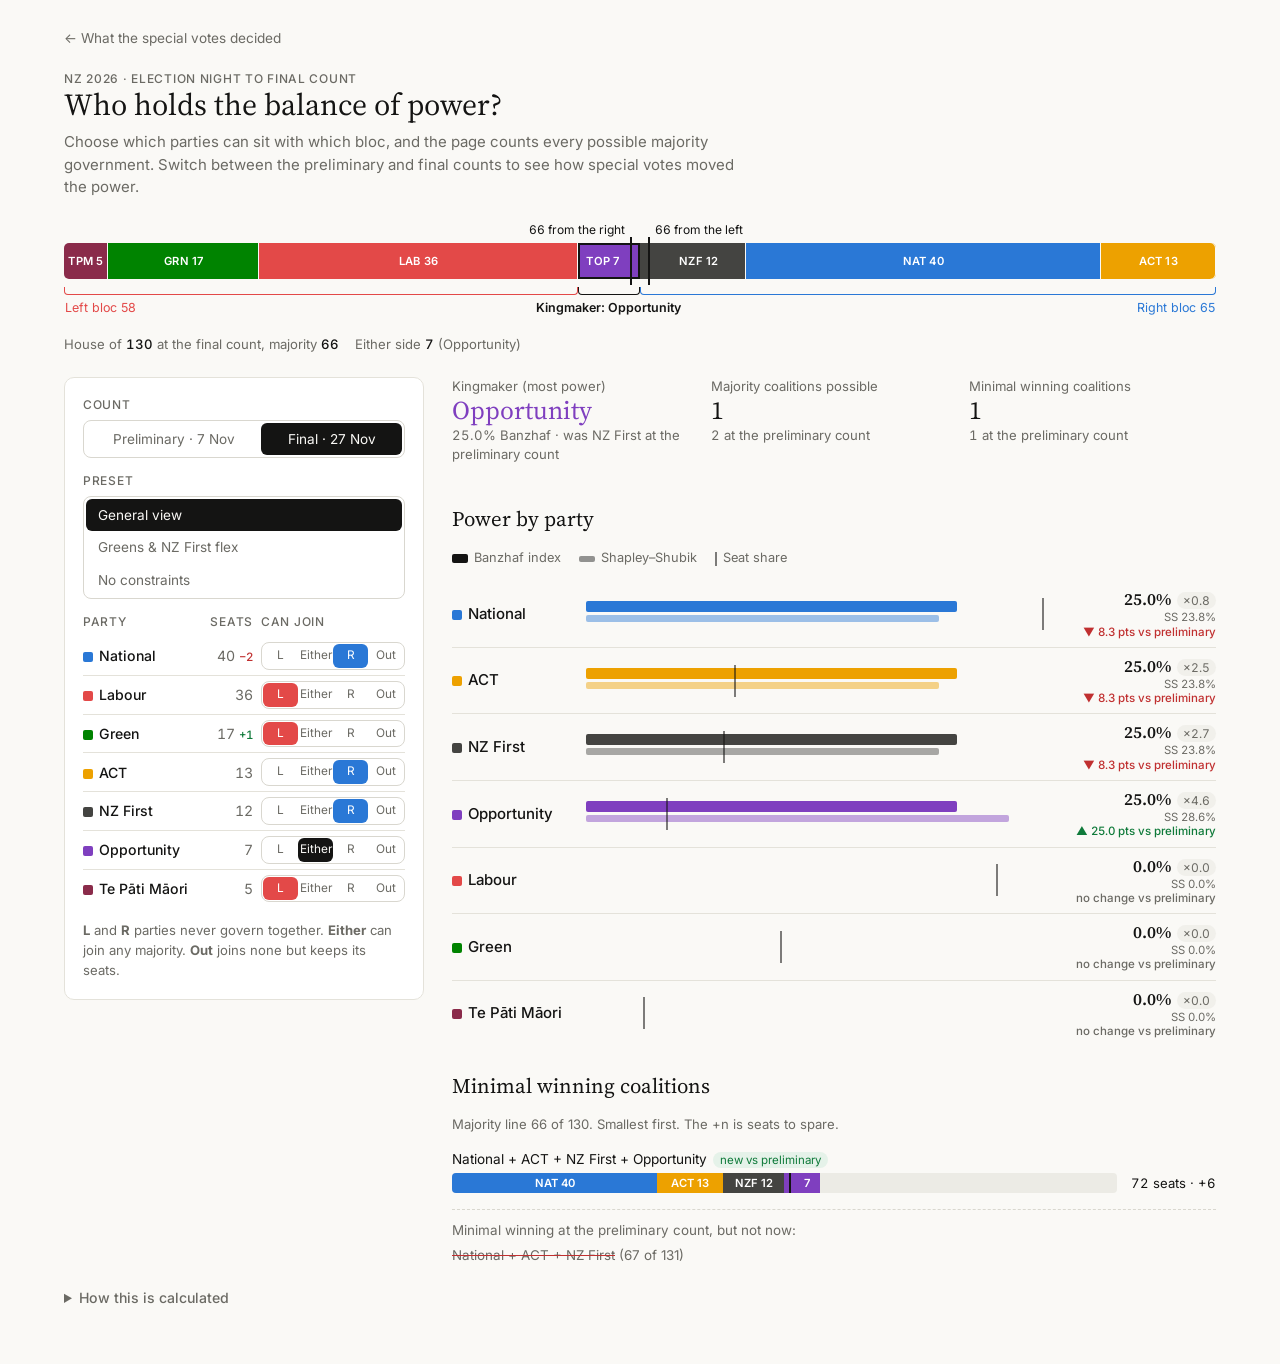
==== docs/balance/index.html @ 7f607361 "Add balance-of-power page at /balance An interactive coalition power index for the preliminary and f" ====
<!DOCTYPE html>
<html lang="en-NZ">
<head>
<meta charset="utf-8">
<meta name="viewport" content="width=device-width, initial-scale=1, viewport-fit=cover">
<title>Balance of Power 2026</title>
<meta name="description" content="Interactive coalition power index for the 2026 New Zealand election: choose which bloc each party can join and compare power at the preliminary and final counts.">
<link rel="preconnect" href="https://fonts.googleapis.com">
<link href="https://fonts.googleapis.com/css2?family=Inter:wght@400;500;600&family=Source+Serif+4:opsz,wght@8..60,400;8..60,600&display=swap" rel="stylesheet">
<style>
html{background:var(--bg)}
body{margin:0}
:root{
  --bg:#faf9f6;--fg:#141413;--muted:#6b6a64;--panel:#ffffff;--line:#e4e2da;--line-strong:#d9d7cf;
  --grid:#ecebe5;--chip:#f1f0eb;--warn:#a86a00;--warn-bg:#fbf3e2;
  --NAT:#2a78d6;--LAB:#e34948;--GRN:#008300;--ACT:#eda100;--NZF:#444441;--TOP:#7f3fbf;--TPM:#8a2b4a;
  --left:#e34948;--right:#2a78d6;--up:#0f7a3a;--down:#c03030;--up-bg:#e5f2e9;
  --serif:"Source Serif 4",Georgia,"Times New Roman",serif;
  --sans:Inter,system-ui,-apple-system,"Segoe UI",Roboto,sans-serif;
}
@media (prefers-color-scheme:dark){:root:not([data-theme="light"]){
  color-scheme:dark;--bg:#1a1a19;--fg:#f0efec;--muted:#a8a69e;--panel:#232322;--line:#383835;--line-strong:#44443f;
  --grid:#2c2c2a;--chip:#2b2b29;--warn:#e0a640;--warn-bg:#33291a;
  --NAT:#5b9be6;--LAB:#ef6b69;--GRN:#3fae4a;--ACT:#f0b43a;--NZF:#a3a39c;--TOP:#a879dc;--TPM:#c9668a;
  --left:#ef6b69;--right:#5b9be6;--up:#4cc47a;--down:#ef6b69;--up-bg:#1d3325;
}}
:root[data-theme="dark"]{
  color-scheme:dark;--bg:#1a1a19;--fg:#f0efec;--muted:#a8a69e;--panel:#232322;--line:#383835;--line-strong:#44443f;
  --grid:#2c2c2a;--chip:#2b2b29;--warn:#e0a640;--warn-bg:#33291a;
  --NAT:#5b9be6;--LAB:#ef6b69;--GRN:#3fae4a;--ACT:#f0b43a;--NZF:#a3a39c;--TOP:#a879dc;--TPM:#c9668a;
  --left:#ef6b69;--right:#5b9be6;--up:#4cc47a;--down:#ef6b69;--up-bg:#1d3325;
}
*{box-sizing:border-box}
body{background:var(--bg);color:var(--fg);font-family:var(--sans);font-size:15px;line-height:1.5;padding:0 16px}
.wrap{max-width:72rem;margin:0 auto;padding-block:28px 56px;display:grid;gap:22px}
.layout{display:grid;grid-template-columns:22.5rem minmax(0,1fr);gap:28px;align-items:start}
.controls{position:sticky;top:calc(env(safe-area-inset-top,0px) + 12px);display:grid;gap:14px;padding:14px}
.results{display:grid;gap:24px;min-width:0}
.ctl{display:grid;gap:6px}
.seg.full{display:flex}.seg.full button{flex:1 1 auto}
.seg.stack{flex-direction:column}.seg.stack button{text-align:left}
.prow-head{display:grid;grid-template-columns:1fr 3rem 9rem;gap:8px}
.prow-head span:nth-child(2){text-align:right}
.plist{display:grid}
.prow-c{display:grid;grid-template-columns:1fr 3rem 9rem;gap:8px;align-items:center;padding:5px 0;border-top:1px solid var(--line)}
.prow-c:first-child{border-top:0}
.prow-c .pname{font-size:.88rem;overflow:hidden;text-overflow:ellipsis}
.prow-c .pseats{color:var(--muted);text-align:right;white-space:nowrap;font-size:.88rem}
.prow-c .seg{display:flex;padding:1px}
.prow-c .seg button{flex:1;padding:3px 0;font-size:.74rem;text-align:center}
@media (max-width:900px){.layout{grid-template-columns:1fr}.controls{position:static}}
h1,h2{font-family:var(--serif);font-weight:400;text-wrap:balance;margin:0}
h1{font-size:1.9rem;line-height:1.15}
h2{font-size:1.3rem}
.lede{color:var(--muted);max-width:42rem;margin:8px 0 0}
.eyebrow{font-size:.75rem;letter-spacing:.06em;text-transform:uppercase;color:var(--muted);font-weight:500}
.num{font-variant-numeric:tabular-nums}
section{display:grid;gap:14px}
.panel{background:var(--panel);border:1px solid var(--line);border-radius:10px;padding:18px}

/* house strip */
.house{position:relative;height:36px;display:flex;border-radius:5px;background:var(--grid)}
.house span{height:100%;display:flex;align-items:center;justify-content:center;overflow:hidden;transition:opacity .2s;box-shadow:inset -1px 0 0 var(--bg)}
.house span:first-child{border-radius:5px 0 0 5px}.house span:last-of-type{border-radius:0 5px 5px 0}
.house span,.cbar span{position:relative}
.house span em,.cbar span em{position:absolute;top:50%;transform:translate(-50%,-50%);pointer-events:none}
.house span em{font-style:normal;font-size:.7rem;font-weight:600;color:#fff;white-space:nowrap;letter-spacing:.02em}
.house span.out{opacity:.25}
.house span.king{box-shadow:inset 0 0 0 2px var(--fg)}
.quota{position:absolute;top:-6px;bottom:-6px;width:2px;background:var(--fg)}
.house-wrap{position:relative;padding-top:22px}
.quota-lab{position:absolute;top:0;left:0;right:0;height:18px;font-size:.75rem;color:var(--fg)}
.quota-lab span{position:absolute;white-space:nowrap}
.quota-lab .ql-l{padding-left:6px}
.quota-lab .ql-r{transform:translateX(-100%);padding-right:6px}
.brackets{position:relative;height:34px;margin-top:8px}
.br{position:absolute;top:0;height:8px;border:1.5px solid var(--muted);border-top:0;border-radius:0 0 4px 4px}
.br span{position:absolute;top:12px;left:50%;transform:translateX(-50%);font-size:.78rem;white-space:nowrap;color:var(--muted)}
.br-left{border-color:var(--left)}.br-left span{color:var(--left);left:0;transform:none}
.br-right{border-color:var(--right)}.br-right span{color:var(--right);left:auto;right:0;transform:none}
.br-king{border-color:var(--fg)}.br-king span{color:var(--fg);font-weight:600}
.legend{display:flex;flex-wrap:wrap;gap:6px 16px;font-size:.82rem;color:var(--muted)}
.legend b{color:var(--fg);font-weight:500}
.sw{display:inline-block;width:10px;height:10px;border-radius:2px;margin-right:6px;vertical-align:-1px}

/* controls */
.seg{display:inline-flex;border:1px solid var(--line-strong);border-radius:8px;padding:2px;background:var(--panel);flex-wrap:wrap}
.seg button{font:inherit;font-size:.85rem;border:0;background:transparent;color:var(--muted);padding:6px 12px;border-radius:6px;cursor:pointer}
.seg button[aria-pressed="true"]{background:var(--fg);color:var(--bg)}
.seg button:hover:not([aria-pressed="true"]){color:var(--fg);background:var(--chip)}
button:focus-visible{outline:2px solid var(--NAT);outline-offset:2px}
.custom-tag{font-size:.78rem;color:var(--muted)}
.pname{font-weight:500;white-space:nowrap}
.prow-c .seg button[data-v="L"][aria-pressed="true"]{background:var(--left);color:#fff}
.prow-c .seg button[data-v="R"][aria-pressed="true"]{background:var(--right);color:#fff}
.prow-c .seg button[data-v="X"][aria-pressed="true"]{background:var(--muted);color:var(--bg)}
.hint{font-size:.82rem;color:var(--muted);margin:0}
.crumb{font-size:.85rem}.crumb a{color:var(--muted);text-decoration:none}.crumb a:hover{color:var(--fg);text-decoration:underline}

/* headline */
.headline{display:grid;grid-template-columns:repeat(auto-fit,minmax(11rem,1fr));gap:12px}
.stat .v{font-family:var(--serif);font-size:1.6rem;line-height:1.15}
.stat .l{font-size:.82rem;color:var(--muted)}
.warnbox{background:var(--warn-bg);color:var(--warn);border-radius:8px;padding:10px 14px;font-size:.9rem}

/* power bars */
.prow{display:grid;grid-template-columns:7.5rem 1fr 10rem;gap:6px 14px;align-items:center;padding:8px 0;border-top:1px solid var(--line)}
.prow:first-of-type{border-top:0}
.track{position:relative;height:26px}
.track .b{position:absolute;left:0;height:11px;border-radius:2px}
.track .bz{top:0}
.track .ss{top:14px;height:7px;opacity:.45}
.track .seat{position:absolute;top:-3px;bottom:-3px;width:2px;background:var(--fg);opacity:.55}
.pv{text-align:right;font-size:.85rem;line-height:1.25}
.pv b{font-family:var(--serif);font-weight:600;font-size:1.05rem}
.pv small{color:var(--muted);display:block}
.ratio{font-size:.75rem;padding:1px 6px;border-radius:99px;background:var(--chip);color:var(--muted);margin-left:6px}
.keyline{display:flex;flex-wrap:wrap;gap:6px 18px;font-size:.8rem;color:var(--muted)}
.keyline i{display:inline-block;vertical-align:middle;margin-right:6px}

/* coalitions */
.clist{display:grid;gap:10px}
.coal{display:grid;grid-template-columns:1fr auto;gap:4px 14px;align-items:center}
.cbar{display:flex;height:20px;border-radius:4px;overflow:hidden;background:var(--grid);position:relative}
.cbar span{height:100%;display:block;font-size:.7rem;color:#fff;font-weight:600;white-space:nowrap;overflow:hidden}
.cbar span em{font-style:normal}
.cbar .q{position:absolute;top:0;bottom:0;width:2px;background:var(--fg)}
.cmeta{font-size:.82rem;text-align:right;white-space:nowrap}
.cname{font-size:.85rem;grid-column:1/-1}
.cname .tag{font-size:.72rem;padding:1px 7px;border-radius:99px;background:var(--chip);color:var(--muted);margin-left:6px}
.empty{color:var(--muted);font-size:.9rem}
.delta{font-size:.72rem;font-weight:500;margin-left:4px}
.delta.up{color:var(--up)}.delta.down{color:var(--down)}.delta.flat{color:var(--muted)}
.cname .tag.new{background:var(--up-bg);color:var(--up)}
.lost{display:grid;gap:4px;margin-top:6px;padding-top:10px;border-top:1px dashed var(--line-strong);font-size:.84rem;color:var(--muted)}
.lost s{text-decoration-color:var(--down)}


@media (max-width:560px){.prow{grid-template-columns:5.5rem 1fr 7.5rem}}

details summary{cursor:pointer;font-weight:500}
.method{color:var(--muted);font-size:.88rem;max-width:44rem}
.method p{margin:.5em 0}
@media (prefers-reduced-motion:reduce){*{transition:none!important}}
</style>

</head>
<body>
<div class="wrap">
  <nav class="crumb"><a href="../">← What the special votes decided</a></nav>
  <header>
    <div class="eyebrow">NZ 2026 · election night to final count</div>
    <h1>Who holds the balance of power?</h1>
    <p class="lede">Choose which parties can sit with which bloc, and the page counts every possible majority government. Switch between the preliminary and final counts to see how special votes moved the power.</p>
  </header>

  <section aria-label="The House" class="house-sec">
    <div class="house-wrap">
      <div class="quota-lab num" id="qlab"></div>
      <div class="house" id="house"></div>
      <div class="brackets" id="brackets"></div>
    </div>
    <div class="legend" id="legend"></div>
  </section>

  <div class="layout">
    <aside class="panel controls" aria-label="Constraints">
      <div class="ctl">
        <div class="eyebrow">Count</div>
        <div class="seg full" id="source" role="group" aria-label="Count">
          <button id="src-prelim" data-v="prelim" aria-pressed="false">Preliminary · 7 Nov</button>
          <button id="src-final" data-v="final" aria-pressed="true">Final · 27 Nov</button>
        </div>
      </div>
      <div class="ctl">
        <div class="eyebrow">Preset <span class="custom-tag" id="customtag" hidden>· custom</span></div>
        <div class="seg full stack" id="presets" role="group" aria-label="Preset"></div>
      </div>
      <div class="ctl">
        <div class="eyebrow prow-head"><span>Party</span><span>Seats</span><span>Can join</span></div>
        <div class="plist" id="ptable"></div>
      </div>
      <p class="hint"><b>L</b> and <b>R</b> parties never govern together. <b>Either</b> can join any majority. <b>Out</b> joins none but keeps its seats.</p>
    </aside>

    <main class="results">
      <section aria-live="polite">
        <div class="headline" id="headline"></div>
        <div id="warn"></div>
      </section>
      <section>
        <h2>Power by party</h2>
        <div class="keyline">
          <span><i style="width:16px;height:9px;background:var(--fg);border-radius:2px"></i>Banzhaf index</span>
          <span><i style="width:16px;height:6px;background:var(--fg);opacity:.45;border-radius:2px"></i>Shapley–Shubik</span>
          <span><i style="width:2px;height:14px;background:var(--fg);opacity:.55"></i>Seat share</span>
        </div>
        <div id="power"></div>
      </section>
      <section>
        <h2 id="ctitle">Minimal winning coalitions</h2>
        <p class="hint" id="csub"></p>
        <div class="clist" id="coals"></div>
      </section>
    </main>
  </div>

  <details class="method">
    <summary>How this is calculated</summary>
    <p><b>Feasible coalitions.</b> A coalition is any group of parties that are not Out, with no Left party alongside a Right party. It wins if it holds a majority of the House: at least half the seats plus one, so a 65–65 tie is not a win.</p>
    <p><b>Banzhaf index.</b> Count every feasible winning coalition. A member is <em>critical</em> if the coalition loses its majority without it. A party's index is its share of all critical appearances.</p>
    <p><b>Shapley–Shubik index.</b> Parties join one at a time, in every possible order. A party that clashes with someone already in skips its turn. The party whose arrival first takes the group past the majority line is pivotal. A party's index is the share of orderings in which it is pivotal.</p>
    <p><b>Minimal winning coalitions.</b> Coalitions in which every party is critical. These are the realistic governments.</p>
    <p><b>Kingmaker.</b> The party with the highest Banzhaf index. Ties go to the higher Shapley–Shubik index, then to the smaller party.</p>
    <p><b>Preliminary and final.</b> Preliminary seats are from the Electoral Commission's election-night count (7 November: a House of 131). Final seats are from the official result after special votes (27 November: 130). Each change marker compares the selected count with the other one.</p>
    <p>This counts arithmetic only. It doesn't weigh policy distance, ministerial demands or confidence-and-supply deals.</p>
  </details>
</div>

<script>
const P=["NAT","LAB","GRN","ACT","NZF","TOP","TPM"];
const NAME={NAT:"National",LAB:"Labour",GRN:"Green",ACT:"ACT",NZF:"NZ First",TOP:"Opportunity",TPM:"Te Pāti Māori"};
const SHORT={NAT:"NAT",LAB:"LAB",GRN:"GRN",ACT:"ACT",NZF:"NZF",TOP:"TOP",TPM:"TPM"};
const SEATS={
  prelim:{label:"preliminary",seats:[42,36,16,13,12,7,5]},
  final:{label:"final",seats:[40,36,17,13,12,7,5]}
};
const OTHER={prelim:"final",final:"prelim"};
const PRESETS={
  general:{label:"General view",c:{NAT:"R",LAB:"L",GRN:"L",ACT:"R",NZF:"R",TOP:"E",TPM:"L"}},
  flex:{label:"Greens & NZ First flex",c:{NAT:"R",LAB:"L",GRN:"E",ACT:"R",NZF:"E",TOP:"E",TPM:"L"}},
  none:{label:"No constraints",c:{NAT:"E",LAB:"E",GRN:"E",ACT:"E",NZF:"E",TOP:"E",TPM:"E"}}
};
const SIDES=[["L","Left"],["E","Either"],["R","Right"],["X","Out"]];
let state={c:{...PRESETS.general.c},src:"final"};
try{const s=JSON.parse(localStorage.getItem("bop2026v3")||"null");if(s&&s.c&&P.every(p=>s.c[p])&&SEATS[s.src])state=s;}catch(e){}

const col=p=>`var(--${p})`;
const fmt=x=>(x*100).toFixed(1)+"%";
const seatsNow=()=>SEATS[state.src].seats;

// ---- analysis ----
function analyse(seats,c){
  const n=P.length,total=seats.reduce((a,b)=>a+b,0),Q=Math.floor(total/2)+1;
  const ok=m=>{let L=false,R=false;for(let i=0;i<n;i++)if(m>>i&1){if(c[P[i]]==="X")return false;if(c[P[i]]==="L")L=true;if(c[P[i]]==="R")R=true;}return !(L&&R);};
  const sum=m=>{let s=0;for(let i=0;i<n;i++)if(m>>i&1)s+=seats[i];return s;};
  const crit=new Array(n).fill(0),mwc=[];let wins=0;
  for(let m=1;m<1<<n;m++){
    if(!ok(m))continue;const s=sum(m);if(s<Q)continue;wins++;
    let allCrit=true;
    for(let i=0;i<n;i++)if(m>>i&1){if(s-seats[i]<Q)crit[i]++;else allCrit=false;}
    if(allCrit)mwc.push({m,s});
  }
  const ct=crit.reduce((a,b)=>a+b,0);
  const bz=crit.map(x=>ct?x/ct:0);
  // Shapley–Shubik: parties join in every order; one that clashes with a member skips its turn.
  const piv=new Array(n).fill(0);let orders=0;
  const idx=P.map((_,i)=>i).filter(i=>c[P[i]]!=="X");
  const perm=(arr,k)=>{
    if(k===arr.length){
      let m=0,s=0;
      for(const i of arr){const m2=m|1<<i;if(!ok(m2))continue;m=m2;s+=seats[i];if(s>=Q){piv[i]++;orders++;return;}}
      return;
    }
    for(let j=k;j<arr.length;j++){[arr[k],arr[j]]=[arr[j],arr[k]];perm(arr,k+1);[arr[k],arr[j]]=[arr[j],arr[k]];}
  };
  perm(idx.slice(),0);
  const ss=piv.map(x=>orders?x/orders:0);
  mwc.sort((a,b)=>a.s-b.s||a.m-b.m);
  return {seats,total,Q,wins,bz,ss,mwc,seatShare:seats.map(x=>x/total)};
}

// ---- render ----
function members(m){return P.filter((_,i)=>m>>i&1);}
function matchPreset(){for(const k in PRESETS){if(P.every(p=>PRESETS[k].c[p]===state.c[p]))return k;}return null;}

function renderControls(){
  const pk=matchPreset(),seats=seatsNow(),other=SEATS[OTHER[state.src]].seats;
  document.getElementById("presets").innerHTML=Object.entries(PRESETS).map(([k,v])=>`<button id="pre-${k}" data-k="${k}" aria-pressed="${pk===k}">${v.label}</button>`).join("");
  document.getElementById("customtag").hidden=!!pk;
  const SIDE_SHORT={L:"L",E:"Either",R:"R",X:"Out"};
  document.getElementById("ptable").innerHTML=P.map((p,i)=>{
    const d=seats[i]-other[i];
    return `<div class="prow-c">
    <div class="pname"><span class="sw" style="background:${col(p)}"></span>${NAME[p]}</div>
    <div class="pseats num">${seats[i]}${d?`<span class="delta ${d>0?"up":"down"}">${d>0?"+":"−"}${Math.abs(d)}</span>`:""}</div>
    <div class="seg" role="group" aria-label="${NAME[p]} can join">${SIDES.map(([v,l])=>`<button id="side-${p}-${v}" data-p="${p}" data-v="${v}" aria-pressed="${state.c[p]===v}" title="${l}">${SIDE_SHORT[v]}</button>`).join("")}</div>
  </div>`;}).join("");
  for(const b of document.querySelectorAll("#source button"))b.setAttribute("aria-pressed",b.dataset.v===state.src);
}

// Conventional left-to-right placement, used to order parties within each side.
const IDEO=["TPM","GRN","LAB","TOP","NZF","NAT","ACT"];

function kingmaker(a){
  if(!a.bz.some(x=>x>0))return null;
  return P[P.map((_,i)=>i).sort((x,y)=>
    (a.bz[y]-a.bz[x]>1e-9?1:a.bz[x]-a.bz[y]>1e-9?-1:0)||(a.ss[y]-a.ss[x])||(a.seats[x]-a.seats[y]))[0]];
}

// Order the House: Left bloc from the left edge, Right bloc from the right edge,
// free parties between them on the side they most often govern with, and the
// most powerful party in the middle so it sits across the majority line.
function houseOrder(a){
  const c=state.c,ix=p=>IDEO.indexOf(p),K=kingmaker(a);
  const lean=p=>{ // >0 leans right, <0 leans left
    let s=0;
    for(const x of a.mwc){const ms=members(x.m);if(!ms.includes(p))continue;
      s+=ms.reduce((t,q)=>t+(c[q]==="R"?1:c[q]==="L"?-1:0),0);}
    return s||(ix(p)-3)*1e-3;
  };
  const free=P.filter(p=>c[p]==="E"&&p!==K);
  const out=P.filter(p=>c[p]==="X"&&p!==K);
  const st=p=>a.seats[P.indexOf(p)],Q=a.Q;
  const baseL=[...out.filter(p=>ix(p)<3),...P.filter(p=>c[p]==="L"&&p!==K)].reduce((t,p)=>t+st(p),0);
  const baseR=[...out.filter(p=>ix(p)>=3),...P.filter(p=>c[p]==="R"&&p!==K)].reduce((t,p)=>t+st(p),0);
  // Split the free parties either side of the kingmaker. Prefer splits where neither
  // side has a majority without it, so it sits across the line; then follow each
  // party's leaning as closely as possible.
  let best=null;
  // A kingmaker locked to a bloc stays at that bloc's inner edge, with every free party beyond it.
  if(K&&c[K]==="R")best={goL:free,goR:[]};
  if(K&&c[K]==="L")best={goL:[],goR:free};
  if(!best)for(let m=0;m<1<<free.length;m++){
    const goL=free.filter((_,i)=>m>>i&1),goR=free.filter((_,i)=>!(m>>i&1));
    const l=baseL+goL.reduce((t,p)=>t+st(p),0),r=baseR+goR.reduce((t,p)=>t+st(p),0);
    const straddles=K?(l<Q&&r<Q):true;
    const miss=goL.reduce((t,p)=>t+Math.max(0,lean(p)),0)+goR.reduce((t,p)=>t+Math.max(0,-lean(p)),0);
    const score=(straddles?0:1e6)+miss;
    if(!best||score<best.score)best={score,goL,goR};
  }
  const leftSide=[...out.filter(p=>ix(p)<3),...P.filter(p=>c[p]==="L"&&p!==K),...best.goL];
  const rightSide=[...best.goR,...P.filter(p=>c[p]==="R"&&p!==K),...out.filter(p=>ix(p)>=3)];
  const byIdeo=(x,y)=>ix(x)-ix(y);
  const sortGroup=(arr,pred)=>arr.filter(pred).sort(byIdeo);
  const L=[...sortGroup(leftSide,p=>c[p]==="X"),...sortGroup(leftSide,p=>c[p]==="L"),...sortGroup(leftSide,p=>c[p]==="E")];
  const R=[...sortGroup(rightSide,p=>c[p]==="E"),...sortGroup(rightSide,p=>c[p]==="R"),...sortGroup(rightSide,p=>c[p]==="X")];
  return {order:[...L,...(K?[K]:[]),...R],K};
}

function renderHouse(a){
  const seats=a.seats,total=a.total,Q=a.Q;
  const {order,K}=houseOrder(a);
  const seat=p=>seats[P.indexOf(p)],pct=x=>x/total*100;
  let html="";
  for(const p of order){
    const cls=[state.c[p]==="X"?"out":"",p===K?"king":""].join(" ");
    html+=`<span class="${cls}" style="width:${pct(seat(p))}%;background:${col(p)}" title="${NAME[p]} ${seat(p)}"><em data-full="${SHORT[p]} ${seat(p)}" data-short="${seat(p)}"></em></span>`;
  }
  html+=`<div class="quota" style="left:calc(${pct(Q)}% - 1px)"></div><div class="quota" style="left:calc(${pct(total-Q)}% - 1px)"></div>`;
  document.getElementById("house").innerHTML=html;
  document.getElementById("qlab").innerHTML=`<span style="left:${pct(total-Q)}%" class="ql-r">${Q} from the right</span><span style="left:${pct(Q)}%" class="ql-l">${Q} from the left</span>`;

  // Brackets under the bar: each side's bloc, and the kingmaker between them.
  let x=0;const spans=[];
  for(const p of order){spans.push({p,x0:x,x1:x+seat(p)});x+=seat(p);}
  const sum=ps=>ps.reduce((t,p)=>t+seat(p),0);
  const Lp=order.filter(p=>state.c[p]==="L"),Rp=order.filter(p=>state.c[p]==="R");
  const ext=ps=>{const s=spans.filter(z=>ps.includes(z.p));return s.length?[Math.min(...s.map(z=>z.x0)),Math.max(...s.map(z=>z.x1))]:null;};
  const br=[],lE=ext(Lp),rE=ext(Rp),kE=K?ext([K]):null;
  if(lE)br.push({e:lE,t:`Left bloc ${sum(Lp)}`,k:"left"});
  if(kE)br.push({e:kE,t:`Kingmaker: ${NAME[K]}`,k:"king"});
  if(rE)br.push({e:rE,t:`Right bloc ${sum(Rp)}`,k:"right"});
  document.getElementById("brackets").innerHTML=br.map(b=>`<div class="br br-${b.k}" style="left:${pct(b.e[0])}%;width:${pct(b.e[1]-b.e[0])}%"><span>${b.t}</span></div>`).join("");

  const E=order.filter(p=>state.c[p]==="E");
  document.getElementById("legend").innerHTML=
    `<span>House of <b class="num">${total}</b> at the ${SEATS[state.src].label} count, majority <b class="num">${Q}</b></span>`+
    (E.length?`<span>Either side <b class="num">${sum(E)}</b> (${E.map(p=>NAME[p]).join(", ")})</span>`:"")+
    (P.some(p=>state.c[p]==="X")?`<span>Out <b class="num">${sum(P.filter(p=>state.c[p]==="X"))}</b></span>`:"");
}

function delta(now,then,vsLabel){
  const d=(now-then)*100;
  if(Math.abs(d)<0.05)return `<span class="delta flat">no change vs ${vsLabel}</span>`;
  return `<span class="delta ${d>0?"up":"down"}">${d>0?"▲":"▼"} ${Math.abs(d).toFixed(1)} pts vs ${vsLabel}</span>`;
}

function renderPower(a,b,vs){
  const max=Math.max(...a.bz,...a.ss,...a.seatShare,0.01);
  const sc=x=>Math.min(100,x/max*100);
  const order=P.map((p,i)=>i).sort((x,y)=>a.bz[y]-a.bz[x]||a.seatShare[y]-a.seatShare[x]);
  document.getElementById("power").innerHTML=order.map(i=>{
    const p=P[i],r=a.seatShare[i]?a.bz[i]/a.seatShare[i]:0,out=state.c[p]==="X";
    return `<div class="prow">
      <div class="pname"><span class="sw" style="background:${col(p)}"></span>${NAME[p]}</div>
      <div class="track">
        <div class="b bz" style="width:${sc(a.bz[i])}%;background:${col(p)}"></div>
        <div class="b ss" style="width:${sc(a.ss[i])}%;background:${col(p)}"></div>
        <div class="seat" style="left:${sc(a.seatShare[i])}%"></div>
      </div>
      <div class="pv num"><b>${fmt(a.bz[i])}</b>${out?"":`<span class="ratio" title="Power relative to seat share">×${r.toFixed(1)}</span>`}<small>SS ${fmt(a.ss[i])}</small><small>${delta(a.bz[i],b.bz[i],vs)}</small></div>
    </div>`;}).join("");
}

function coalRow(x,a,tag){
  const ms=members(x.m);
  const segs=ms.map(p=>{const v=a.seats[P.indexOf(p)];return `<span style="width:${v/a.total*100}%;background:${col(p)}"><em data-full="${SHORT[p]} ${v}" data-short="${v}"></em></span>`;}).join("");
  return `<div class="coal">
    <div class="cname">${ms.map(p=>NAME[p]).join(" + ")}${tag||""}</div>
    <div class="cbar">${segs}<div class="q" style="left:calc(${a.Q/a.total*100}% - 1px)"></div></div>
    <div class="cmeta num">${x.s} seats · +${x.s-a.Q}</div>
  </div>`;
}

function render(){
  try{localStorage.setItem("bop2026v3",JSON.stringify(state));}catch(e){}
  renderControls();
  const vsKey=OTHER[state.src],vs=SEATS[vsKey].label;
  const a=analyse(seatsNow(),state.c),b=analyse(SEATS[vsKey].seats,state.c);
  renderHouse(a);renderPower(a,b,vs);
  const hl=document.getElementById("headline"),warn=document.getElementById("warn"),cl=document.getElementById("coals");
  const K=kingmaker(a),Kb=kingmaker(b);
  const kNote=K===Kb?`same as at the ${vs} count`:Kb?`was ${NAME[Kb]} at the ${vs} count`:`no majority at the ${vs} count`;
  hl.innerHTML=(K?`
    <div class="stat"><div class="l">Kingmaker (most power)</div><div class="v" style="color:${col(K)}">${NAME[K]}</div><div class="l num">${fmt(a.bz[P.indexOf(K)])} Banzhaf · ${kNote}</div></div>`:
    `<div class="stat"><div class="l">Kingmaker</div><div class="v">None</div><div class="l">${Kb?`was ${NAME[Kb]} at the ${vs} count`:"no feasible majority"}</div></div>`)+`
    <div class="stat"><div class="l">Majority coalitions possible</div><div class="v num">${a.wins}</div><div class="l num">${b.wins} at the ${vs} count</div></div>
    <div class="stat"><div class="l">Minimal winning coalitions</div><div class="v num">${a.mwc.length}</div><div class="l num">${b.mwc.length} at the ${vs} count</div></div>`;
  warn.innerHTML=a.wins?"":`<div class="warnbox">No majority is possible under these constraints. The House would need a minority government with confidence and supply, or a fresh election.</div>`;
  document.getElementById("csub").textContent=`Majority line ${a.Q} of ${a.total}. Smallest first. The +n is seats to spare.`;
  const bset=new Set(b.mwc.map(x=>x.m)),aset=new Set(a.mwc.map(x=>x.m));
  const lost=b.mwc.filter(x=>!aset.has(x.m));
  cl.innerHTML=(a.mwc.length?a.mwc.map(x=>coalRow(x,a,bset.has(x.m)?"":`<span class="tag new">new vs ${vs}</span>`)).join(""):`<div class="empty">None.</div>`)+
    (lost.length?`<div class="lost"><div>Minimal winning at the ${vs} count, but not now:</div>${lost.map(x=>`<div><s>${members(x.m).map(p=>NAME[p]).join(" + ")}</s> (${x.s} of ${b.total})</div>`).join("")}</div>`:"");
  fitLabels();
}

document.addEventListener("click",e=>{
  const btn=e.target.closest("button");if(!btn)return;
  if(btn.dataset.k){state.c={...PRESETS[btn.dataset.k].c};render();}
  else if(btn.dataset.p){state.c={...state.c,[btn.dataset.p]:btn.dataset.v};render();}
  else if(btn.closest("#source")){state.src=btn.dataset.v;render();}
});

// Place each segment label in the widest gap between majority lines, and shorten
// or drop it when it won't fit, so no label runs past its segment or across a line.
function fitLabels(){
  for(const bar of document.querySelectorAll(".house,.cbar")){
    const br=bar.getBoundingClientRect();
    const lines=[...bar.querySelectorAll(".quota,.q")].map(l=>{const r=l.getBoundingClientRect();return [r.left-br.left-5,r.right-br.left+5];});
    for(const seg of bar.querySelectorAll("span")){
      const em=seg.querySelector("em");if(!em)continue;
      const x0=seg.offsetLeft+3,x1=seg.offsetLeft+seg.offsetWidth-3;
      let gaps=[[x0,x1]];
      for(const [a,b] of lines)gaps=gaps.flatMap(([g0,g1])=>b<=g0||a>=g1?[[g0,g1]]:[[g0,Math.max(g0,a)],[Math.min(g1,b),g1]]);
      const g=gaps.sort((p,q)=>(q[1]-q[0])-(p[1]-p[0]))[0];
      const room=g?g[1]-g[0]:0;
      em.hidden=false;let fitted=false;
      for(const t of [em.dataset.full,em.dataset.short]){
        em.textContent=t;
        if(em.offsetWidth<=room){fitted=true;break;}
      }
      if(!fitted){em.hidden=true;continue;}
      em.style.left=((g[0]+g[1])/2-seg.offsetLeft)+"px";
    }
  }
}
window.addEventListener("resize",()=>requestAnimationFrame(fitLabels));
if(document.fonts&&document.fonts.ready)document.fonts.ready.then(fitLabels);

render();
</script>
</body>
</html>
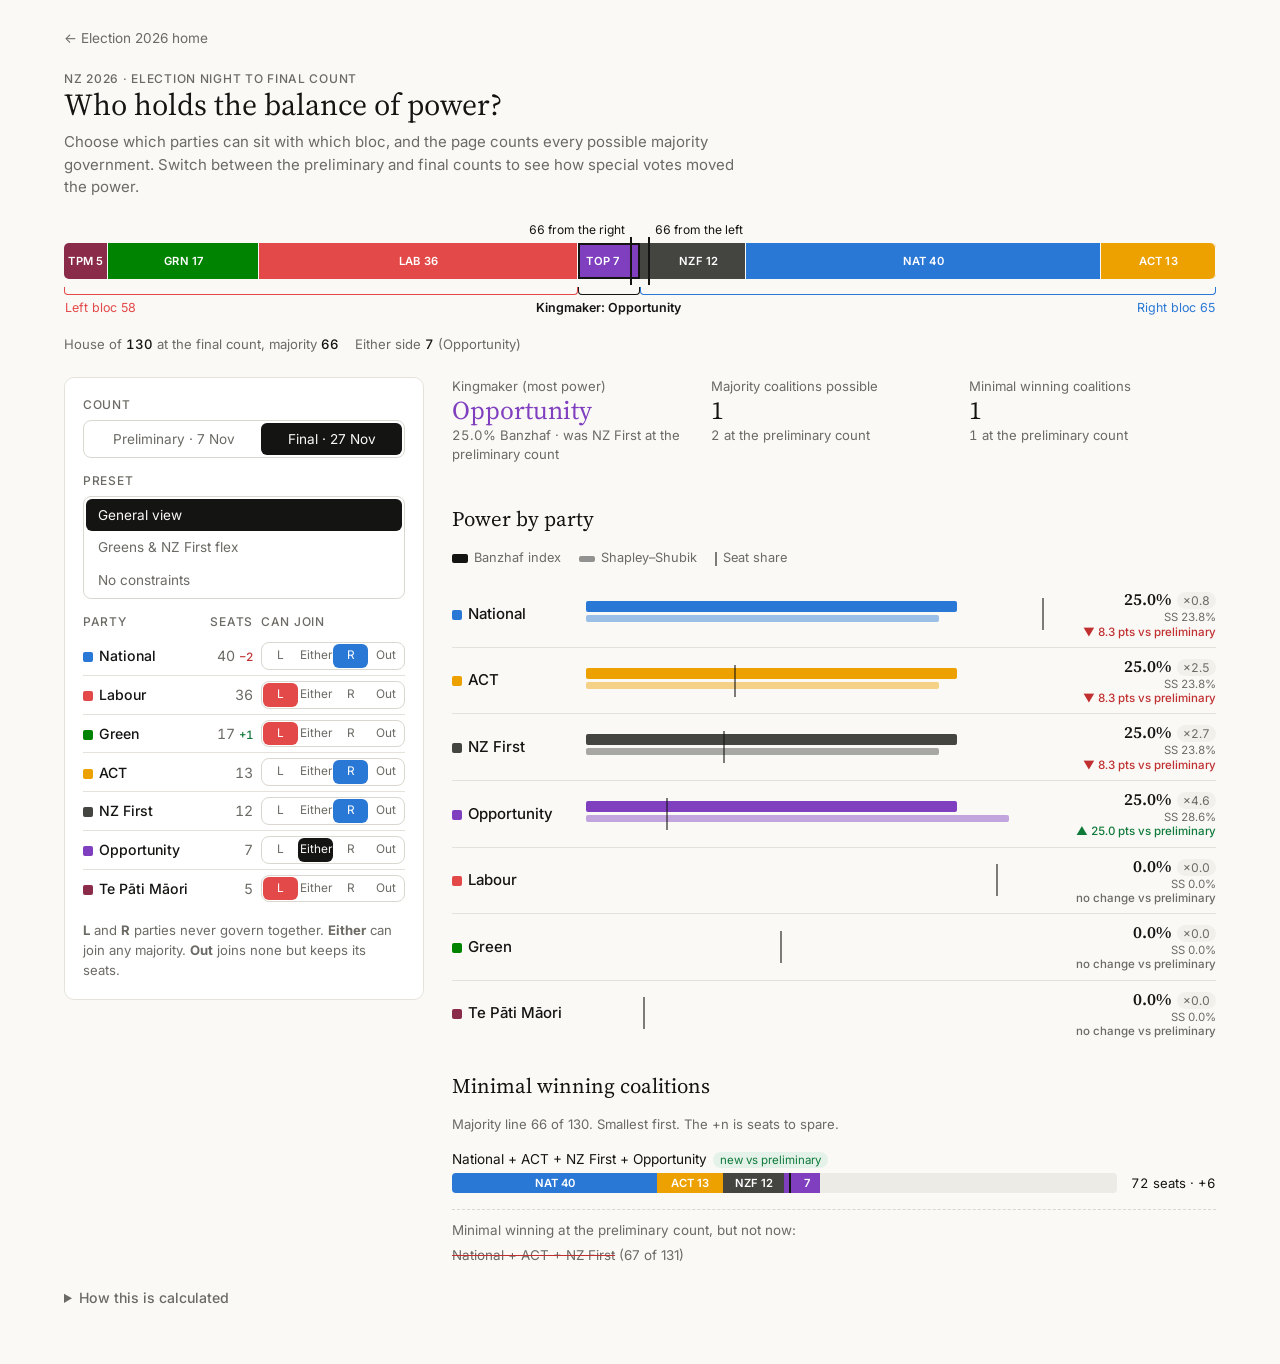
==== commit 3f05bb95: "Add a home page; move the specials analysis to /specials The site root now welcomes visitors with th" ====
--- a/docs/balance/index.html
+++ b/docs/balance/index.html
@@ -147,7 +147,7 @@
 </head>
 <body>
 <div class="wrap">
-  <nav class="crumb"><a href="../">← What the special votes decided</a></nav>
+  <nav class="crumb"><a href="../">← Election 2026 home</a></nav>
   <header>
     <div class="eyebrow">NZ 2026 · election night to final count</div>
     <h1>Who holds the balance of power?</h1>
